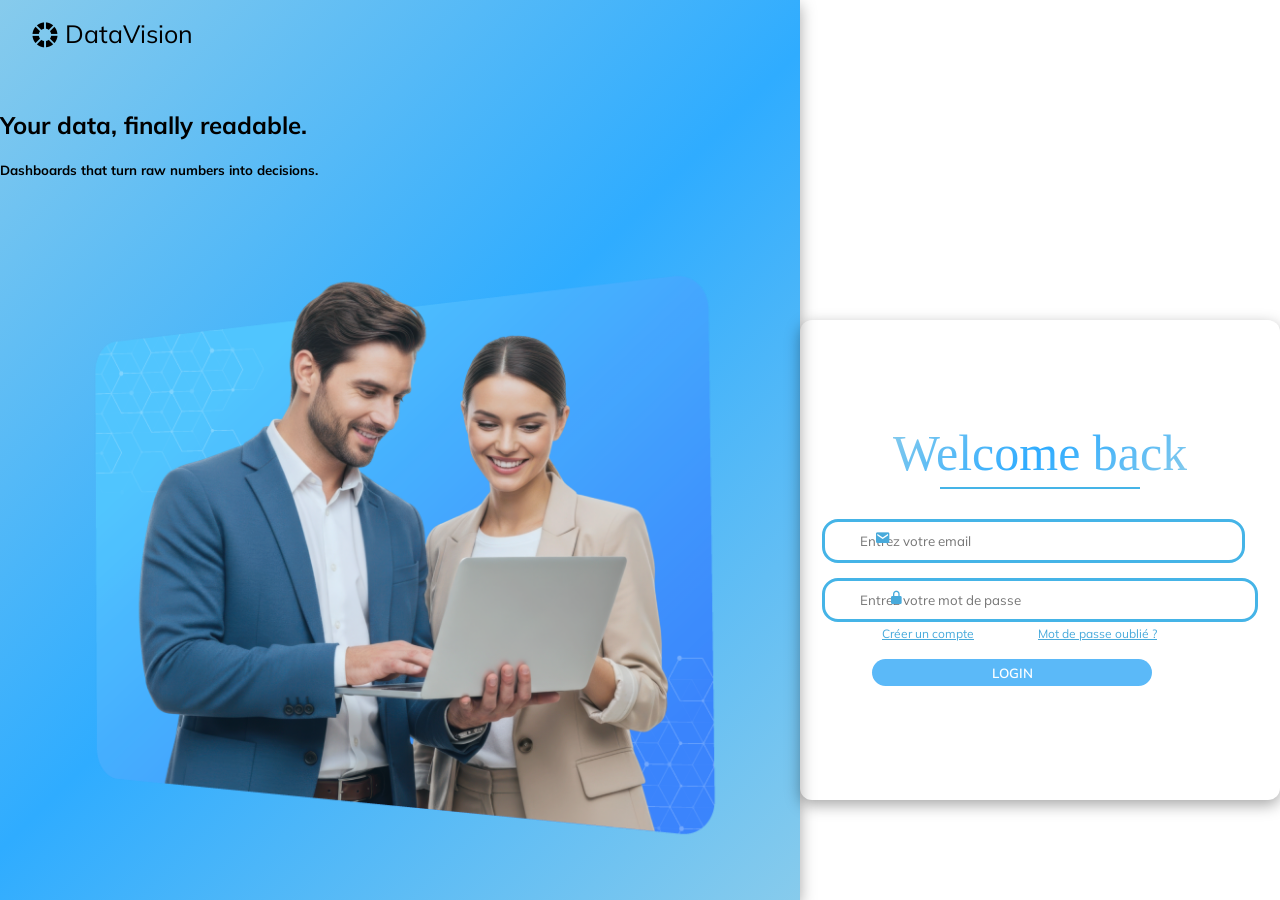
==== index.html @ 7feada19 "Add files via upload" ====
<!DOCTYPE html>
<html lang="en">
<head>
    
    <meta charset="UTF-8">
    <meta name="viewport" content="width=device-width, initial-scale=1.0">
    <link href='https://unpkg.com/boxicons@2.1.4/css/boxicons.min.css' rel='stylesheet'>
    <link rel="preconnect" href="https://fonts.googleapis.com">
    <link rel="preconnect" href="https://fonts.gstatic.com" crossorigin>
    <link href="https://fonts.googleapis.com/css2?family=Arimo:ital,wght@0,400..700;1,400..700&family=Mulish:ital,wght@0,200..1000;1,200..1000&display=swap" rel="stylesheet">
    <link rel="preconnect" href="https://fonts.googleapis.com">
    <link rel="preconnect" href="https://fonts.gstatic.com" crossorigin>
    <link href="https://fonts.googleapis.com/css2?family=Mulish:ital,wght@0,200..1000;1,200..1000&display=swap" rel="stylesheet">
    <link rel="preconnect" href="https://fonts.googleapis.com">
    <link rel="preconnect" href="https://fonts.gstatic.com" crossorigin>
    <link href="https://fonts.googleapis.com/css2?family=Arimo:ital,wght@0,400..700;1,400..700&family=BBH+Bogle&family=Mulish:ital,wght@0,200..1000;1,200..1000&display=swap" rel="stylesheet">
    <link rel="stylesheet" href="login.css">
    <title>Login</title>
</head>
<body>
    <header>
        <div class="header_circle">
        
        </div>
    </header>
    
    <main>
        
        <div class="Main_2background">
            <p class="Main_text_web">DataVision</p>
            <i class="bx bxs-color Main_icon_web" ></i>
            
            <h2>Your data, finally readable.</h2>
            <h5>Dashboards that turn raw numbers into decisions.</h5>
          <img src="../BACKGROUND.webp" alt="img" class="Main_img">
        </div>

        <div class="Main_background">
            <p class="Main_Welcome">Welcome  back</p>
            <hr class="Main_hr1"><br>
            <form action="login.php" enctype="multipart/form-data">
             <input type="email" class="Main_email" name="email"  placeholder="Entrez votre email">
             <i class="bx bxs-envelope Main_Email_icon"></i><br>
             <input type="password" class="Main_password" name="password"  placeholder="Entrez votre mot de passe">
             <i class="bx bxs-lock-alt Main_Email_icon" ></i><br>
             <a href="sign.html"  class="Main_link" >Créer un compte</a>
             <a href="resetpassword.html" class="Main_link">Mot de passe oublié ?</a><br><br>
             <a href="accuil.html" ><input type="button" href="history.html"  value="LOGIN" class="Main_Login"  ></a>
            </form>
        </div>

    </main>
    <footer>
        <div class="footer_circle">
        
        </div>
    </footer>
</body>
</html>
---- login.css ----
@view-transition {
    navigation: auto;
}

*{
    font-family: 'Mulish';
}
html, body {
    margin: 0;
    height: 100%;
    overflow: hidden;
}
.Main_link{
    font-family: 'Mulish';
    font-size: 12px;
    margin-left: 60px;
    color: #48aadb;
  
    
}
.header_Content {
    position: relative;
}

.Main_icon_web{
    margin-left: 30px;
    margin-top: 20px;
    margin-bottom: 40px;
    font-size: 30px;
    font-family: 'Mulish';
    
}
.Main_text_web{
    font-family: 'Mulish';
    position: absolute;
    margin-left: 65px;
    margin-top: 18px;
    font-size: 25px;
}
main{
    display: flex;
    justify-content: space-between;
}
.Main_2background {
   background:linear-gradient(
        135deg,
        #87cbec,
        #2facff,
        #87cbec
    
    );
    
   height: 100vh;
   width: 100vh;
   box-shadow: 0 5px 15px rgba(0, 0, 0, 0.35);
}
.Main_img {

    display: flex;
    margin-top: 10vh;
    margin-left: 10VH;
    max-width: 70vh;
    opacity: 0.9;
    
    
}
.Main_background {
    background-color: none;
    box-shadow: 0 5px 15px rgba(0, 0, 0, 0.35);
    margin: 0 auto;
    justify-content: center;
    display: flex;
    flex-direction: column;
    align-items: center;
    min-width: 400px;
    max-height: 400px;
    border-radius: 12px;
    margin-top: 320px;
    padding: 40px;
    z-index: 100;
    
}
.Main_Welcome {
    margin: 0 auto;
    background:linear-gradient(
        135deg,
        #87cbec,
        #2facff,
        #87cbec
    );
    -webkit-background-clip: text;
    background-clip: text;
    color: transparent;
    display: inline-block;
    font-family: 'BBH Bogle';
    font-size: 50px;
    margin-bottom: 5px;

}
.Main_hr1 {
    
    width: 200px;
    margin: 0 auto;
    height: 2px;
    border: none;
    background-color: rgb(69, 180, 231);
    margin-bottom: 10px;
}
.Main_hr1:hover {
    
    width: 230px;
    margin: 0 auto;
    height: 2px;
    border: none;
    background-color: rgb(69, 180, 231);
    margin-bottom: 10px;
    transition: width 0.6s;
}

.Main_Email_icon {
    position: absolute;
    margin-left: -370px;
    margin-top: 11px;
    color: #48aadb;
}
.Main_email {
    border: 3px solid rgb(69, 180, 231);
    width: 380px;
    height: 4vh;
    border-radius: 16px;
    padding-left: 35px;
    font-family: 'Mulish';
    margin-bottom: 15px;
    outline-color: #87cbec;
    background-color: white;
    color: rgba(0, 0, 0,0.5);

}
.Main_password {
    border: 3px solid rgb(69, 180, 231);
    width: 380px;
    height: 4vh;
    border-radius: 16px;
    padding-left: 35px;
    padding-right: 15px;
    outline-color: #87cbec;
    background-color: white;
    color: rgba(0, 0, 0,0.5);
}
.Main_Login {
    border: none;
    width: 280px;
    height: 3vh;
    border-radius: 16px;
    color: #ffffff;
    background-color: rgb(91, 185, 248);
    font-family: 'Mulish';
    font-weight: 600;
    margin-bottom: 10px;
    margin-left: 50px;
    margin-top: -10px;
}
.Main_Login:hover {
    border: 3px solid rgb(185, 224, 241);
    width: 280px;
    height: 3vh;
    border-radius: 16px;
   
    background-color: rgb(156, 218, 247);
    border: none;
    font-family: 'Mulish';
    margin-bottom: 10px;
    margin-left: 50px;
    margin-top: -10px;
}
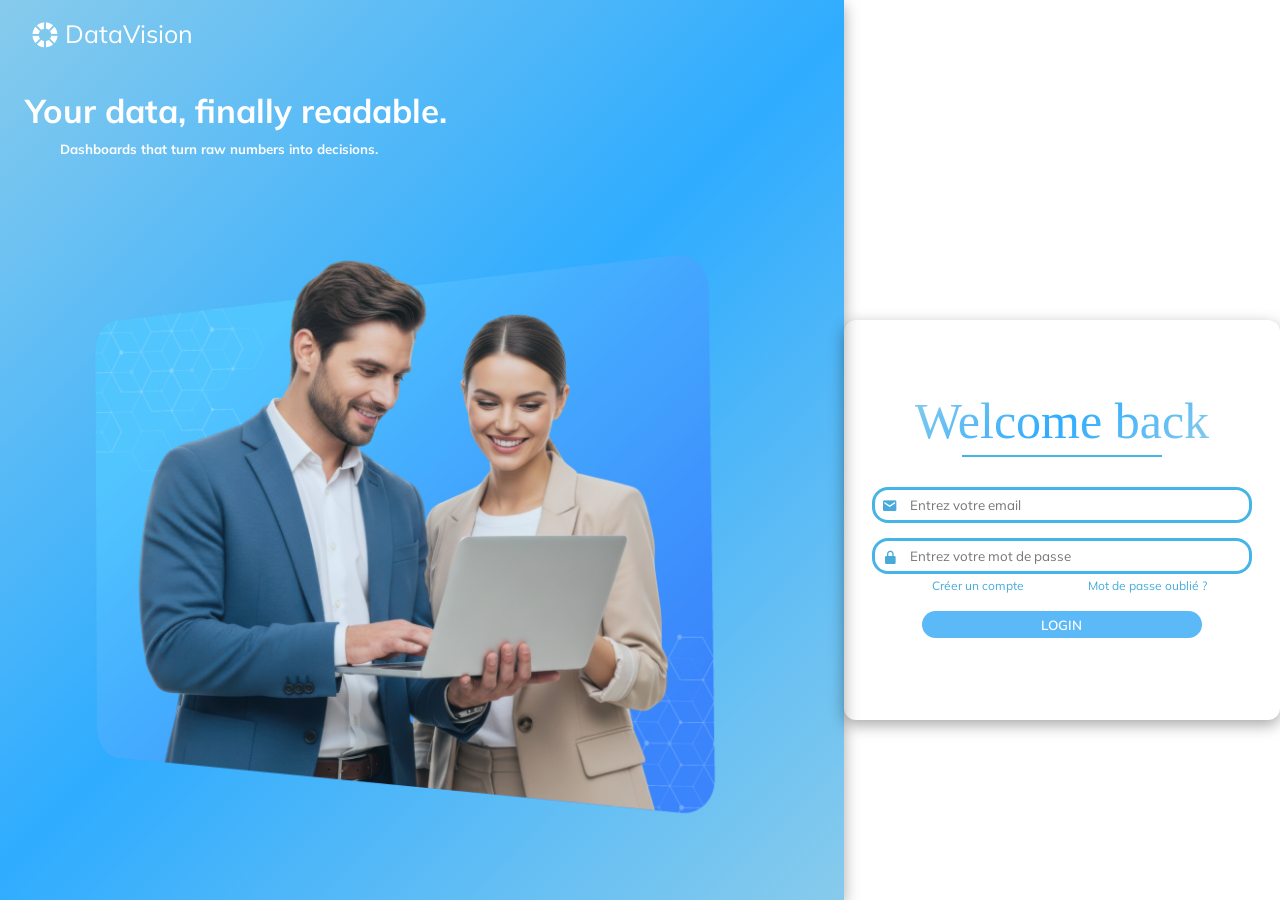
==== commit 40fe9bf8: "Add files via upload" ====
--- a/index.html
+++ b/index.html
@@ -11,10 +11,11 @@
     <link rel="preconnect" href="https://fonts.googleapis.com">
     <link rel="preconnect" href="https://fonts.gstatic.com" crossorigin>
     <link href="https://fonts.googleapis.com/css2?family=Mulish:ital,wght@0,200..1000;1,200..1000&display=swap" rel="stylesheet">
+    <link rel="stylesheet" href="css/accuil.css">
     <link rel="preconnect" href="https://fonts.googleapis.com">
     <link rel="preconnect" href="https://fonts.gstatic.com" crossorigin>
     <link href="https://fonts.googleapis.com/css2?family=Arimo:ital,wght@0,400..700;1,400..700&family=BBH+Bogle&family=Mulish:ital,wght@0,200..1000;1,200..1000&display=swap" rel="stylesheet">
-    <link rel="stylesheet" href="login.css">
+    <link rel="stylesheet" href="css/login.css">
     <title>Login</title>
 </head>
 <body>
@@ -32,7 +33,7 @@
             
             <h2>Your data, finally readable.</h2>
             <h5>Dashboards that turn raw numbers into decisions.</h5>
-          <img src="../BACKGROUND.webp" alt="img" class="Main_img">
+          <img src="BACKGROUND.webp" alt="img" class="Main_img">
         </div>
 
         <div class="Main_background">
--- a/css/accuil.css
+++ b/css/accuil.css
@@ -0,0 +1,152 @@
+
+.snap_section {
+    min-height: calc(100dvh - 55px); 
+   
+}
+body {
+    font-family: 'Mulish';
+}
+* {
+    margin: 0px;
+    padding: 0px;
+    box-sizing: border-box;
+    text-decoration-line: none;
+    color: white;
+
+}
+h2 {
+    margin-left: 25px;
+    font-size: 33px;
+}
+h5 {
+    margin-left: 60PX;
+    margin-top: 10px;
+    font-family: 'Mulish';
+    
+}
+.head_border {
+    display: flex;
+    justify-content: space-between;
+    background-color: #2f8bf5;
+    align-items: center;
+    padding: 12px 18px 12px 10px;
+    color: white;
+    position: sticky;
+    top: 0px;
+    z-index: 100;
+
+
+}
+.head_content a {
+    text-decoration-line: none;
+    color: white;
+    border-bottom: #2f8bf5 solid ;
+    transition: border-color 0.3s;
+    text-shadow:  rgb(71, 14, 226);
+    
+}
+.head_content {
+    display: flex;
+    list-style: none;
+    gap: 20px;
+}
+.head_icon_webname {
+    display: flex;
+    align-items: center;
+    gap: 6px;
+}
+.head_content a:hover {
+    border-bottom: white solid ;
+    
+}
+
+.Main_first {
+        min-height: calc(100dvh - 55px);
+    display: flex;
+    flex-wrap: wrap;
+    justify-content: center;
+    align-items: center;
+    gap: 5%;
+}
+.Main_text {
+    text-align: center;
+    background-color: #50b8fd;
+    color: white;
+    padding: 20px;
+    border-radius: 18px;
+}
+.Main_welcome {
+    font-family: 'BBH Bogle';
+     background:linear-gradient(
+        135deg,
+        #87cbec,
+        #2facff,
+        #87cbec
+    );
+    -webkit-background-clip: text;
+    background-clip: text;
+    color: transparent;
+    display: inline-block;
+    font-weight: 100;
+    margin-left: 7%;
+
+}
+
+.Main_Text_first {
+    
+    font-family: 'BBH Bogle';
+     background:linear-gradient(
+        135deg,
+        #87cbec,
+        #2facff,
+        #87cbec
+    
+    );
+    -webkit-background-clip: text;
+    background-clip: text;
+    color: transparent;
+    display: inline-block;
+    margin-top: 5%;
+  
+}
+.squerre {
+    flex: 1 1 250px;
+    max-width: 350px;
+    min-height: 50vh;
+    background-color: #50b8fd;
+    border-radius: 22px;
+    transition: transform 0.4s ease;
+}
+.squerre:hover {
+    transform: scale(1.1);
+}
+.Main_squerre {
+    margin-top: 70px;
+    justify-content: center;
+    margin: 0 auto;
+    display: flex;
+    flex-wrap: wrap;
+    align-items: center;
+     box-shadow: 0 5px 15px rgba(0, 0, 0, 0.35);
+     padding: 30px;
+     width: 80%;
+     border-radius: 18px;
+     gap: 80px;
+
+}
+.big_squerre {
+    max-width: 500px;
+    flex-basis: 350px;
+    min-height: 60vh;
+    box-shadow: 0 5px 15px rgba(0, 0, 0, 0.35);
+    transition: transform 0.4s ease;
+}
+.big_squerre:hover {
+    transform: scale(1.05);
+}
+
+
+
+
+
+
--- a/css/login.css
+++ b/css/login.css
@@ -0,0 +1,174 @@
+@view-transition {
+    navigation: auto;
+}
+
+*{
+    font-family: 'Mulish';
+}
+html, body {
+    margin: 0;
+    height: 100%;
+    overflow: hidden;
+}
+.Main_link{
+    font-family: 'Mulish';
+    font-size: 12px;
+    margin-left: 60px;
+    color: #48aadb;
+  
+    
+}
+.header_Content {
+    position: relative;
+}
+
+.Main_icon_web{
+    margin-left: 30px;
+    margin-top: 20px;
+    margin-bottom: 40px;
+    font-size: 30px;
+    font-family: 'Mulish';
+    
+}
+.Main_text_web{
+    font-family: 'Mulish';
+    position: absolute;
+    margin-left: 65px;
+    margin-top: 18px;
+    font-size: 25px;
+}
+main{
+    display: flex;
+    justify-content: space-between;
+}
+.Main_2background {
+   background:linear-gradient(
+        135deg,
+        #87cbec,
+        #2facff,
+        #87cbec
+    
+    );
+    
+   height: 100vh;
+   width: 100vh;
+   box-shadow: 0 5px 15px rgba(0, 0, 0, 0.35);
+}
+.Main_img {
+    display: flex;
+    margin-top: 10vh;
+    margin-left: 10VH;
+    max-width: 70vh;
+    opacity: 0.9;
+    
+    
+}
+.Main_background {
+    background-color: none;
+    box-shadow: 0 5px 15px rgba(0, 0, 0, 0.35);
+    margin: 0 auto;
+    justify-content: center;
+    display: flex;
+    flex-direction: column;
+    align-items: center;
+    min-width: 400px;
+    max-height: 400px;
+    border-radius: 12px;
+    margin-top: 320px;
+    padding: 40px;
+    z-index: 100;
+    
+}
+.Main_Welcome {
+    margin: 0 auto;
+    background:linear-gradient(
+        135deg,
+        #87cbec,
+        #2facff,
+        #87cbec
+    );
+    -webkit-background-clip: text;
+    background-clip: text;
+    color: transparent;
+    display: inline-block;
+    font-family: 'BBH Bogle';
+    font-size: 50px;
+    margin-bottom: 5px;
+
+}
+.Main_hr1 {
+    
+    width: 200px;
+    margin: 0 auto;
+    height: 2px;
+    border: none;
+    background-color: rgb(69, 180, 231);
+    margin-bottom: 10px;
+}
+.Main_hr1:hover {
+    
+    width: 230px;
+    margin: 0 auto;
+    height: 2px;
+    border: none;
+    background-color: rgb(69, 180, 231);
+    margin-bottom: 10px;
+    transition: width 0.6s;
+}
+
+.Main_Email_icon {
+    position: absolute;
+    margin-left: -370px;
+    margin-top: 11px;
+    color: #48aadb;
+}
+.Main_email {
+    border: 3px solid rgb(69, 180, 231);
+    width: 380px;
+    height: 4vh;
+    border-radius: 16px;
+    padding-left: 35px;
+    font-family: 'Mulish';
+    margin-bottom: 15px;
+    outline-color: #87cbec;
+    background-color: white;
+    color: rgba(0, 0, 0,0.5);
+
+}
+.Main_password {
+    border: 3px solid rgb(69, 180, 231);
+    width: 380px;
+    height: 4vh;
+    border-radius: 16px;
+    padding-left: 35px;
+    padding-right: 15px;
+    outline-color: #87cbec;
+    background-color: white;
+    color: rgba(0, 0, 0,0.5);
+}
+.Main_Login {
+    border: none;
+    width: 280px;
+    height: 3vh;
+    border-radius: 16px;
+    color: #ffffff;
+    background-color: rgb(91, 185, 248);
+    font-family: 'Mulish';
+    font-weight: 600;
+    margin-bottom: 10px;
+    margin-left: 50px;
+    margin-top: -10px;
+}
+.Main_Login:hover {
+    border: 3px solid rgb(185, 224, 241);
+    width: 280px;
+    height: 3vh;
+    border-radius: 16px;
+   
+    background-color: rgb(156, 218, 247);
+    border: none;
+    font-family: 'Mulish';
+    margin-bottom: 10px;
+    margin-left: 50px;
+    margin-top: -10px;
+}
